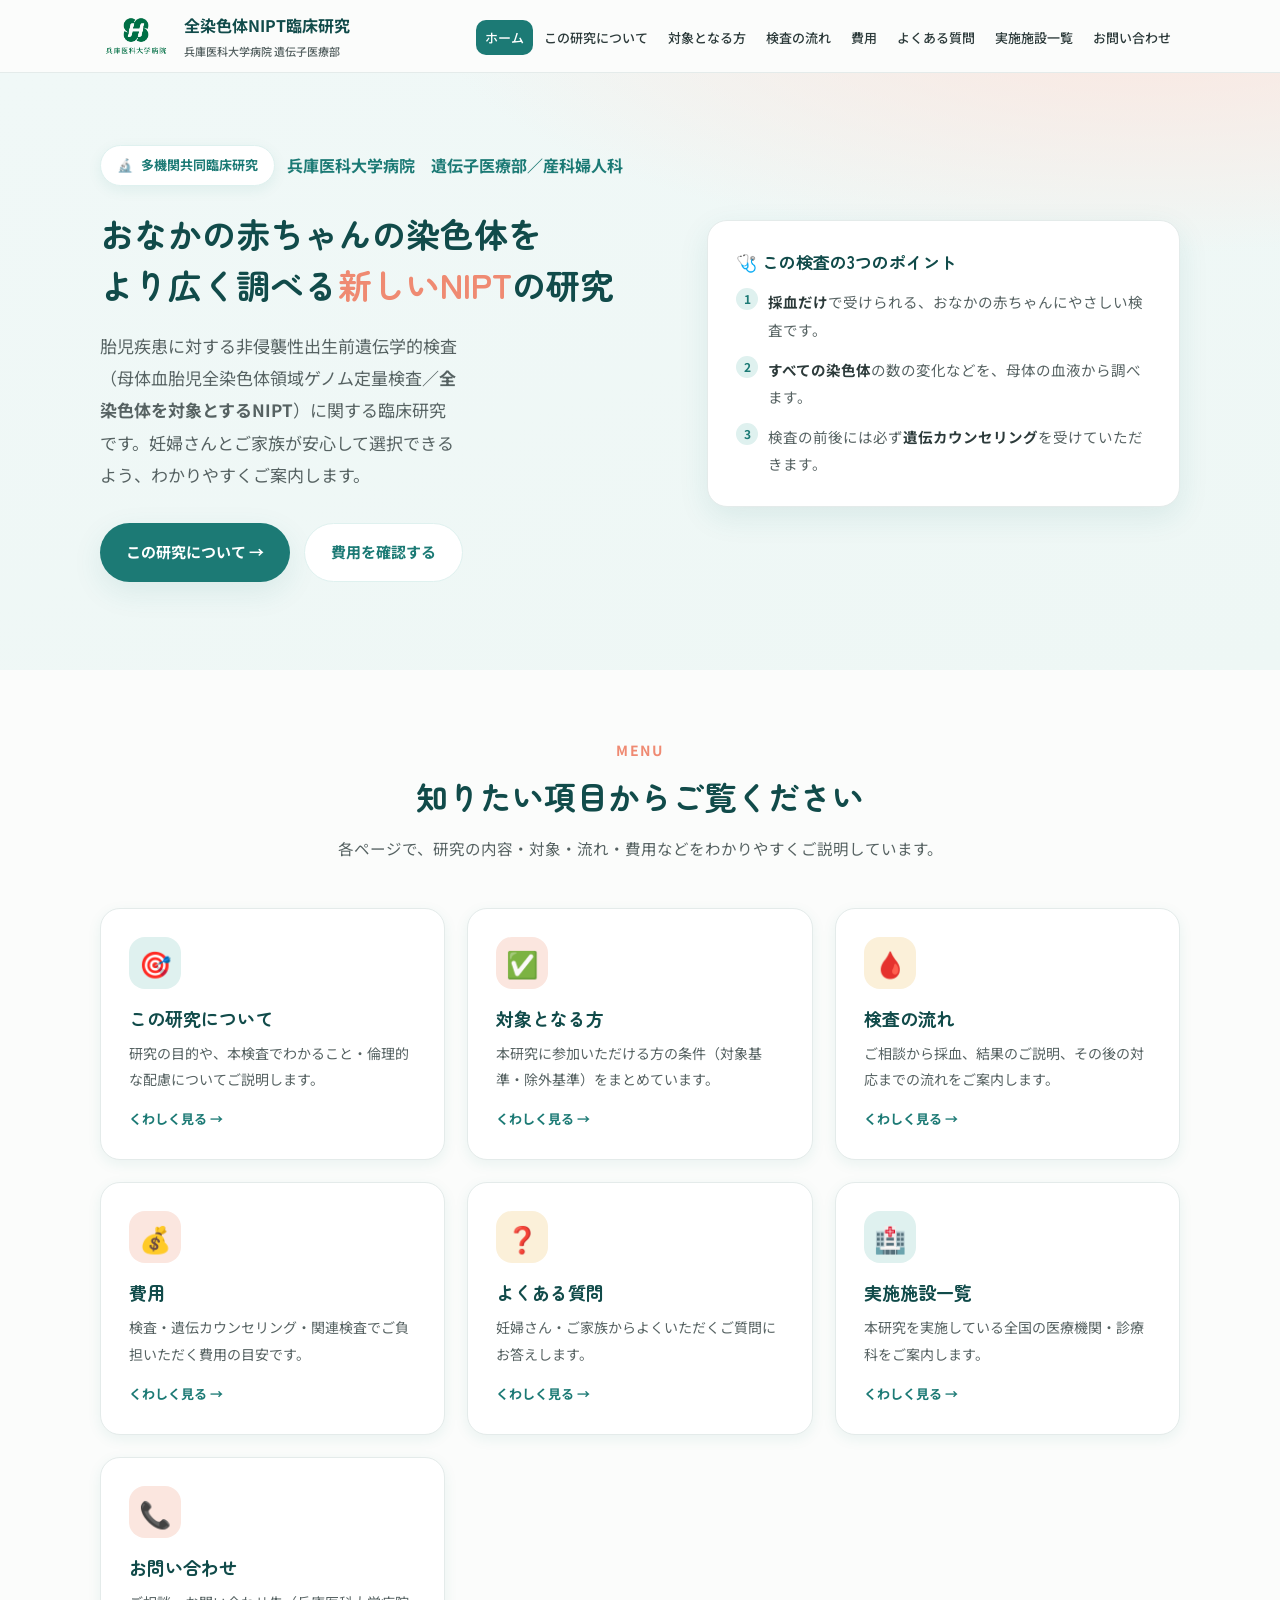
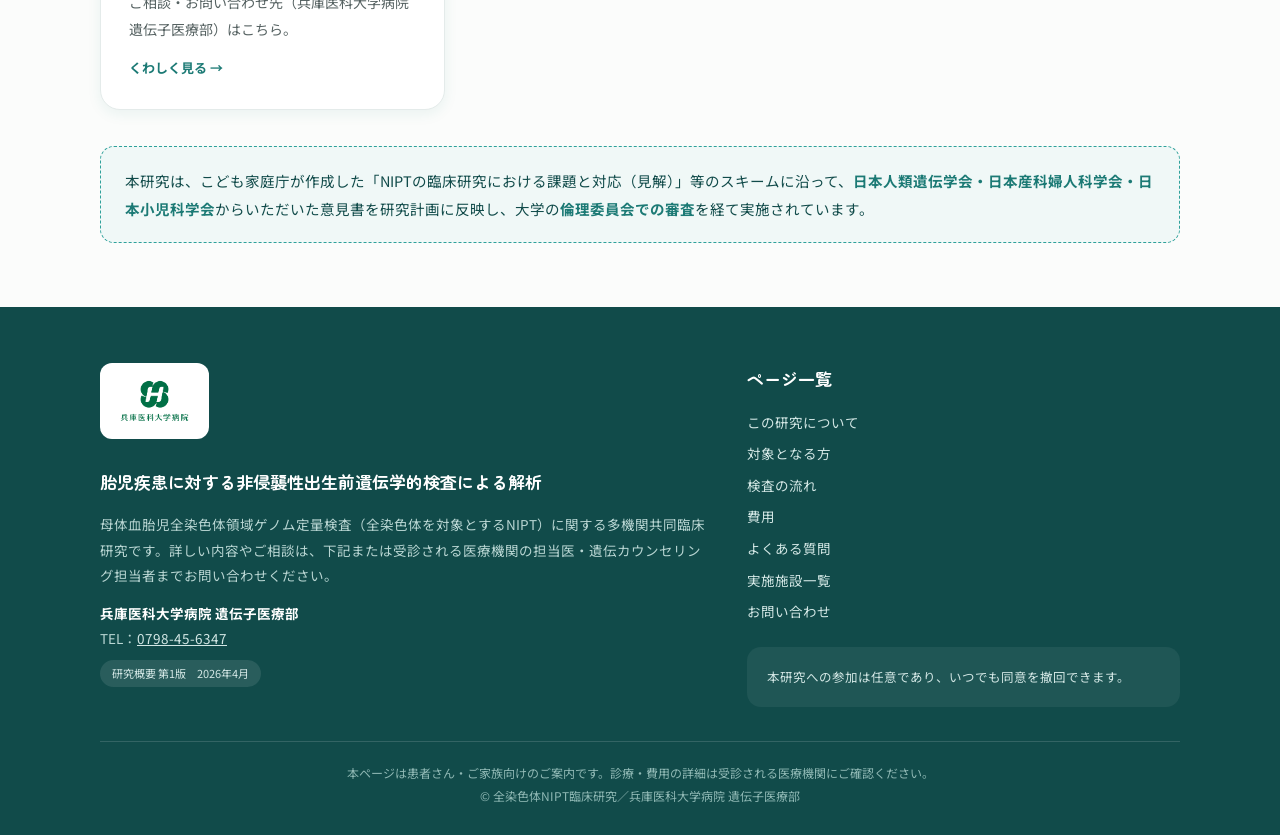
==== index.html @ a26baba5 "全染色体NIPT臨床研究 患者さん向けサイト 初版" ====
<!DOCTYPE html>
<html lang="ja">
<head>
<meta charset="UTF-8" />
<meta name="viewport" content="width=device-width, initial-scale=1.0" />
<meta name="description" content="胎児疾患に対する非侵襲性出生前遺伝学的検査（全染色体を対象とするNIPT）に関する多機関共同臨床研究の患者さん向けご案内（兵庫医科大学病院 遺伝子医療部）。研究の目的、対象となる方、検査の流れ、費用についてわかりやすくご説明します。" />
<title>全染色体NIPT臨床研究のご案内｜妊婦さん・ご家族へ（兵庫医科大学病院）</title>
<link rel="icon" type="image/png" href="H_5-3.png" />
<link rel="preconnect" href="https://fonts.googleapis.com" />
<link rel="preconnect" href="https://fonts.gstatic.com" crossorigin />
<link href="https://fonts.googleapis.com/css2?family=Noto+Sans+JP:wght@400;500;700;900&family=Zen+Maru+Gothic:wght@500;700&display=swap" rel="stylesheet" />
<link rel="stylesheet" href="styles.css" />
</head>
<body>

<header>
  <div class="wrap nav">
    <a href="index.html" class="brand">
      <img class="logo-img" src="H_5-3.png" alt="兵庫医科大学病院" />
      <span>
        <span class="name">全染色体NIPT臨床研究</span>
        <small>兵庫医科大学病院 遺伝子医療部</small>
      </span>
    </a>
    <nav>
      <ul class="menu" id="menu">
        <li><a href="index.html" class="active">ホーム</a></li>
        <li><a href="about.html">この研究について</a></li>
        <li><a href="eligibility.html">対象となる方</a></li>
        <li><a href="flow.html">検査の流れ</a></li>        <li><a href="cost.html">費用</a></li>
        <li><a href="faq.html">よくある質問</a></li>
        <li><a href="facilities.html">実施施設一覧</a></li>
        <li><a href="contact.html">お問い合わせ</a></li>
      </ul>
    </nav>
    <button class="menu-btn" id="menuBtn" aria-label="メニュー"><span></span><span></span><span></span></button>
  </div>
</header>

<main>

  <!-- HERO -->
  <section class="hero">
    <div class="wrap hero-grid">
      <div>
        <div class="badge-row">
          <span class="badge">多機関共同臨床研究</span>
          <span class="badge-org">兵庫医科大学病院　遺伝子医療部／産科婦人科</span>
        </div>
        <h1>おなかの赤ちゃんの染色体を<br>より広く調べる<span class="accent">新しいNIPT</span>の研究</h1>
        <p class="lead">
          胎児疾患に対する非侵襲性出生前遺伝学的検査<br>
          （母体血胎児全染色体領域ゲノム定量検査／<b>全染色体を対象とするNIPT</b>）に関する臨床研究です。妊婦さんとご家族が安心して選択できるよう、わかりやすくご案内します。
        </p>
        <div class="hero-cta">
          <a href="about.html" class="btn btn-primary">この研究について →</a>
          <a href="cost.html" class="btn btn-ghost">費用を確認する</a>
        </div>
      </div>
      <aside class="hero-card">
        <h3>🩺 この検査の3つのポイント</h3>
        <ul>
          <li><span class="dot">1</span><span><b>採血だけ</b>で受けられる、おなかの赤ちゃんにやさしい検査です。</span></li>
          <li><span class="dot">2</span><span><b>すべての染色体</b>の数の変化などを、母体の血液から調べます。</span></li>
          <li><span class="dot">3</span><span>検査の前後には必ず<b>遺伝カウンセリング</b>を受けていただきます。</span></li>
        </ul>
      </aside>
    </div>
  </section>

  <!-- MENU CARDS -->
  <section>
    <div class="wrap">
      <div class="section-head">
        <span class="eyebrow">MENU</span>
        <h2>知りたい項目からご覧ください</h2>
        <p>各ページで、研究の内容・対象・流れ・費用などをわかりやすくご説明しています。</p>
      </div>
      <div class="home-cards">
        <a href="about.html" class="home-card">
          <div class="hc-icon bg-teal">🎯</div>
          <h3>この研究について</h3>
          <p>研究の目的や、本検査でわかること・倫理的な配慮についてご説明します。</p>
          <div class="hc-more">くわしく見る →</div>
        </a>
        <a href="eligibility.html" class="home-card">
          <div class="hc-icon bg-coral">✅</div>
          <h3>対象となる方</h3>
          <p>本研究に参加いただける方の条件（対象基準・除外基準）をまとめています。</p>
          <div class="hc-more">くわしく見る →</div>
        </a>
        <a href="flow.html" class="home-card">
          <div class="hc-icon bg-amber">🩸</div>
          <h3>検査の流れ</h3>
          <p>ご相談から採血、結果のご説明、その後の対応までの流れをご案内します。</p>
          <div class="hc-more">くわしく見る →</div>
        </a>
        <a href="cost.html" class="home-card">
          <div class="hc-icon bg-coral">💰</div>
          <h3>費用</h3>
          <p>検査・遺伝カウンセリング・関連検査でご負担いただく費用の目安です。</p>
          <div class="hc-more">くわしく見る →</div>
        </a>
        <a href="faq.html" class="home-card">
          <div class="hc-icon bg-amber">❓</div>
          <h3>よくある質問</h3>
          <p>妊婦さん・ご家族からよくいただくご質問にお答えします。</p>
          <div class="hc-more">くわしく見る →</div>
        </a>
        <a href="facilities.html" class="home-card">
          <div class="hc-icon bg-teal">🏥</div>
          <h3>実施施設一覧</h3>
          <p>本研究を実施している全国の医療機関・診療科をご案内します。</p>
          <div class="hc-more">くわしく見る →</div>
        </a>
        <a href="contact.html" class="home-card">
          <div class="hc-icon bg-coral">📞</div>
          <h3>お問い合わせ</h3>
          <p>ご相談・お問い合わせ先（兵庫医科大学病院 遺伝子医療部）はこちら。</p>
          <div class="hc-more">くわしく見る →</div>
        </a>
      </div>

      <div class="note-strip" style="margin-top:36px;">
        本研究は、こども家庭庁が作成した「NIPTの臨床研究における課題と対応（見解）」等のスキームに沿って、<b>日本人類遺伝学会・日本産科婦人科学会・日本小児科学会</b>からいただいた意見書を研究計画に反映し、大学の<b>倫理委員会での審査</b>を経て実施されています。
      </div>
    </div>
  </section>

</main>

<footer>
  <div class="wrap">
    <div class="foot-grid">
      <div>
        <span class="foot-logo"><img src="H_5-3.png" alt="兵庫医科大学病院" /></span>
        <h4>胎児疾患に対する非侵襲性出生前遺伝学的検査による解析</h4>
        <p>母体血胎児全染色体領域ゲノム定量検査（全染色体を対象とするNIPT）に関する多機関共同臨床研究です。詳しい内容やご相談は、下記または受診される医療機関の担当医・遺伝カウンセリング担当者までお問い合わせください。</p>
        <p style="margin-top:12px;"><b style="color:#fff;">兵庫医科大学病院 遺伝子医療部</b><br>TEL：<a href="tel:0798-45-6347" style="color:#d3e7e5;">0798-45-6347</a></p>
        <span class="ver-tag">研究概要 第1版　2026年4月</span>
      </div>
      <div>
        <h4>ページ一覧</h4>
        <ul class="foot-links" style="display:grid; gap:6px; margin-bottom:22px;">
          <li><a href="about.html">この研究について</a></li>
          <li><a href="eligibility.html">対象となる方</a></li>
          <li><a href="flow.html">検査の流れ</a></li>          <li><a href="cost.html">費用</a></li>
          <li><a href="faq.html">よくある質問</a></li>
          <li><a href="facilities.html">実施施設一覧</a></li>
          <li><a href="contact.html">お問い合わせ</a></li>
        </ul>
        <div class="ethics">
          本研究への参加は任意であり、いつでも同意を撤回できます。
        </div>
      </div>
    </div>
    <div class="foot-bottom">
      本ページは患者さん・ご家族向けのご案内です。診療・費用の詳細は受診される医療機関にご確認ください。<br>
      © 全染色体NIPT臨床研究／兵庫医科大学病院 遺伝子医療部
    </div>
  </div>
</footer>

<script src="main.js"></script>
</body>
</html>
---- styles.css ----
:root {
  --teal-900: #114b4a;
  --teal-700: #1c7a75;
  --teal-500: #2ea19a;
  --teal-100: #dff1ef;
  --teal-50: #f0f8f7;
  --coral: #ef8a72;
  --coral-soft: #fbe6df;
  --amber: #e2a23b;
  --amber-soft: #fbf0d9;
  --ink: #2c3a3a;
  --ink-soft: #566262;
  --bg: #fbfcfb;
  --white: #ffffff;
  --line: #e4ebea;
  --shadow: 0 10px 30px rgba(28, 122, 117, 0.10);
  --shadow-sm: 0 4px 14px rgba(28, 122, 117, 0.08);
  --radius: 20px;
  --radius-sm: 14px;
}

* { box-sizing: border-box; margin: 0; padding: 0; }

body {
  font-family: "Noto Sans JP", sans-serif;
  color: var(--ink);
  background: var(--bg);
  line-height: 1.9;
  -webkit-font-smoothing: antialiased;
  font-size: 16px;
}

h1, h2, h3 { font-family: "Zen Maru Gothic", "Noto Sans JP", sans-serif; line-height: 1.5; }

a { color: var(--teal-700); }

.wrap { width: min(1080px, 92vw); margin: 0 auto; }

/* ===== Header ===== */
header {
  position: sticky; top: 0; z-index: 100;
  background: rgba(251, 252, 251, 0.92);
  backdrop-filter: blur(10px);
  border-bottom: 1px solid var(--line);
}
.nav {
  display: flex; align-items: center; justify-content: space-between;
  height: 72px;
}
.brand { display: flex; align-items: center; gap: 12px; font-weight: 700; color: var(--teal-900); text-decoration: none; }
.brand .logo-img { height: 50px; width: auto; flex-shrink: 0; display: block; }
.brand small { display: block; font-weight: 500; font-size: 11px; color: var(--ink-soft); font-family: "Noto Sans JP"; }
.brand .name { font-size: 16px; }
.menu { display: flex; gap: 2px; list-style: none; }
.menu a {
  text-decoration: none; color: var(--ink); font-size: 13px; font-weight: 500;
  padding: 8px 9px; border-radius: 10px; transition: .2s; white-space: nowrap;
}
.menu a:hover { background: var(--teal-100); color: var(--teal-900); }
.menu a.active { background: var(--teal-700); color: #fff; }
.menu-btn { display: none; background: none; border: none; cursor: pointer; padding: 8px; }
.menu-btn span { display: block; width: 24px; height: 2px; background: var(--teal-900); margin: 5px 0; border-radius: 2px; transition: .3s; }

/* ===== Hero (home) ===== */
.hero {
  position: relative; overflow: hidden;
  background:
    radial-gradient(1200px 400px at 90% -10%, var(--coral-soft), transparent 60%),
    linear-gradient(160deg, var(--teal-50) 0%, #eef7f5 100%);
  padding: 72px 0 88px;
}
.hero-grid { display: grid; grid-template-columns: 1.2fr 1fr; gap: 40px; align-items: center; }
.badge {
  display: inline-flex; align-items: center; gap: 8px;
  background: var(--white); color: var(--teal-700);
  border: 1px solid var(--teal-100);
  padding: 7px 16px; border-radius: 999px; font-size: 13px; font-weight: 700;
  box-shadow: var(--shadow-sm); margin-bottom: 22px;
}
.badge::before { content: "🔬"; }
.badge-row { display: flex; align-items: center; gap: 12px; flex-wrap: wrap; margin-bottom: 22px; }
.badge-row .badge { margin-bottom: 0; }
.badge-org { font-size: 16px; font-weight: 700; color: var(--teal-700); }
.hero h1 { font-size: clamp(22px, 3.4vw, 34px); color: var(--teal-900); letter-spacing: 0; }
.hero h1 .accent { color: var(--coral); }
.hero .lead { margin-top: 20px; font-size: 17px; color: var(--ink-soft); max-width: 40ch; }
.hero-cta { margin-top: 32px; display: flex; gap: 14px; flex-wrap: wrap; }
.btn {
  display: inline-flex; align-items: center; gap: 8px; text-decoration: none;
  padding: 14px 26px; border-radius: 999px; font-weight: 700; font-size: 15px; transition: .2s;
}
.btn-primary { background: var(--teal-700); color: #fff; box-shadow: var(--shadow); }
.btn-primary:hover { background: var(--teal-900); transform: translateY(-2px); }
.btn-ghost { background: var(--white); color: var(--teal-700); border: 1px solid var(--teal-100); }
.btn-ghost:hover { background: var(--teal-50); }

.hero-card {
  background: var(--white); border-radius: var(--radius); padding: 28px;
  box-shadow: var(--shadow); border: 1px solid var(--line);
}
.hero-card h3 { font-size: 17px; color: var(--teal-900); margin-bottom: 14px; display: flex; align-items: center; gap: 8px; }
.hero-card ul { list-style: none; display: grid; gap: 12px; }
.hero-card li { display: flex; gap: 10px; font-size: 14.5px; color: var(--ink-soft); }
.hero-card li b { color: var(--ink); font-weight: 700; }
.hero-card li .dot { flex-shrink: 0; width: 22px; height: 22px; border-radius: 50%; background: var(--teal-100); color: var(--teal-700); display: grid; place-items: center; font-size: 12px; font-weight: 700; }

/* ===== Page hero (sub pages) ===== */
.page-hero {
  background:
    radial-gradient(900px 300px at 88% -20%, var(--coral-soft), transparent 60%),
    linear-gradient(160deg, var(--teal-50) 0%, #eef7f5 100%);
  padding: 44px 0 48px; text-align: center; border-bottom: 1px solid var(--line);
}
.crumb { font-size: 13px; color: var(--ink-soft); margin-bottom: 10px; }
.crumb a { text-decoration: none; }
.crumb a:hover { text-decoration: underline; }
.page-hero h1 { font-size: clamp(26px, 3.6vw, 36px); color: var(--teal-900); }
.page-hero p { color: var(--ink-soft); font-size: 15.5px; margin-top: 12px; max-width: 640px; margin-left: auto; margin-right: auto; }
.page-hero .eyebrow { display: block; margin-bottom: 8px; }

/* ===== Sections ===== */
section { padding: 64px 0; }
.section-head { text-align: center; max-width: 640px; margin: 0 auto 44px; }
.eyebrow { color: var(--coral); font-weight: 700; font-size: 14px; letter-spacing: .12em; }
.section-head h2 { font-size: clamp(24px, 3.2vw, 32px); color: var(--teal-900); margin: 8px 0 14px; }
.section-head p { color: var(--ink-soft); font-size: 15.5px; }

.card {
  background: var(--white); border: 1px solid var(--line); border-radius: var(--radius);
  padding: 30px; box-shadow: var(--shadow-sm);
}

/* home cards */
.home-cards { display: grid; grid-template-columns: repeat(3, 1fr); gap: 22px; }
a.home-card {
  text-decoration: none; color: inherit; background: var(--white); border: 1px solid var(--line);
  border-radius: var(--radius); padding: 28px; box-shadow: var(--shadow-sm); transition: .2s; display: block;
}
a.home-card:hover { transform: translateY(-4px); box-shadow: var(--shadow); border-color: var(--teal-100); }
a.home-card .hc-icon { width: 52px; height: 52px; border-radius: 16px; display: grid; place-items: center; font-size: 26px; margin-bottom: 16px; }
a.home-card h3 { font-size: 18px; color: var(--teal-900); margin-bottom: 8px; }
a.home-card p { font-size: 14px; color: var(--ink-soft); }
a.home-card .hc-more { margin-top: 14px; font-size: 13px; font-weight: 700; color: var(--teal-700); }

/* about */
.about-grid { display: grid; grid-template-columns: 1fr 1fr; gap: 24px; }
.about-grid .card h3 { color: var(--teal-900); font-size: 19px; margin-bottom: 12px; display:flex; align-items:center; gap:10px;}
.about-grid .card p { color: var(--ink-soft); font-size: 15px; }
.icon-round { width: 44px; height: 44px; border-radius: 14px; display:grid; place-items:center; font-size:22px; flex-shrink:0;}
.bg-teal { background: var(--teal-100);} .bg-coral{ background: var(--coral-soft);} .bg-amber{background:var(--amber-soft);}
.purpose-list { display: grid; gap: 14px; margin-top: 6px; }
.purpose-list li { list-style: none; display: flex; gap: 12px; align-items: flex-start; color: var(--ink-soft); font-size: 15px; }
.purpose-list li::before { content: "✔"; color: var(--teal-500); font-weight: 700; margin-top: 1px; }

.note-strip {
  margin-top: 26px; background: var(--teal-50); border: 1px dashed var(--teal-500);
  border-radius: var(--radius-sm); padding: 20px 24px; font-size: 14.5px; color: var(--teal-900);
}
.note-strip b { color: var(--teal-700); }

/* research goals (guided eye-path) */
.about-lead { max-width: 720px; margin: 0 auto 34px; text-align: center; color: var(--ink-soft); font-size: 15.5px; }
.goal-list { max-width: 760px; margin: 0 auto; display: grid; gap: 16px; counter-reset: goal; }
.goal-item {
  display: grid; grid-template-columns: 56px 1fr; gap: 20px; align-items: start;
  background: var(--white); border: 1px solid var(--line); border-radius: var(--radius);
  padding: 22px 24px; box-shadow: var(--shadow-sm); transition: .2s;
}
.goal-item:hover { box-shadow: var(--shadow); transform: translateX(2px); }
.goal-item .g-num {
  counter-increment: goal; width: 48px; height: 48px; border-radius: 14px;
  background: linear-gradient(135deg, var(--teal-500), var(--teal-700)); color: #fff;
  font-family: "Zen Maru Gothic"; font-size: 22px; font-weight: 700;
  display: grid; place-items: center; flex-shrink: 0;
}
.goal-item .g-num::before { content: counter(goal); }
.goal-item .g-title { font-family: "Zen Maru Gothic"; font-size: 17px; font-weight: 700; color: var(--teal-900); margin-bottom: 4px; }
.goal-item .g-desc { font-size: 14px; color: var(--ink-soft); line-height: 1.8; }
@media (max-width: 640px) {
  .goal-item { grid-template-columns: 44px 1fr; gap: 14px; padding: 18px; }
  .goal-item .g-num { width: 40px; height: 40px; font-size: 19px; }
}

/* eligibility */
.elig-grid { display: grid; grid-template-columns: 1fr 1fr; gap: 24px; }
.elig-card { border-radius: var(--radius); padding: 28px; }
.elig-yes { background: linear-gradient(160deg, #f2faf8, #e8f5f2); border: 1px solid var(--teal-100); }
.elig-no { background: linear-gradient(160deg, #fdf5f2, #fbeee9); border: 1px solid var(--coral-soft); }
.elig-card h3 { display: flex; align-items: center; gap: 10px; font-size: 20px; margin-bottom: 8px; }
.elig-yes h3 { color: var(--teal-900); }
.elig-no h3 { color: #c25a41; }
.elig-card > p.sub { font-size: 13.5px; color: var(--ink-soft); margin-bottom: 18px; }
.cond { background: var(--white); border-radius: var(--radius-sm); padding: 16px 18px; margin-bottom: 12px; box-shadow: var(--shadow-sm); }
.cond .cond-title { font-weight: 700; color: var(--ink); font-size: 15px; display: flex; gap: 10px; align-items:center;}
.cond .num { width: 24px; height: 24px; border-radius: 8px; background: var(--teal-500); color:#fff; display:grid; place-items:center; font-size:13px; flex-shrink:0;}
.cond ul { margin: 12px 0 0; padding-left: 4px; list-style: none; display: grid; gap: 8px; }
.cond ul li { font-size: 14px; color: var(--ink-soft); display: flex; gap: 8px; }
.cond ul li .mk { color: var(--teal-700); font-weight: 700; flex-shrink: 0; }
.list-plain { list-style: none; display: grid; gap: 10px; }
.list-plain li { display: flex; gap: 10px; font-size: 14.5px; color: var(--ink-soft); background: var(--white); border-radius: var(--radius-sm); padding: 12px 16px; box-shadow: var(--shadow-sm);}
.list-plain li::before { content: "×"; color: var(--coral); font-weight: 900; flex-shrink:0; }
.mini-note { font-size: 12.5px; color: var(--ink-soft); margin-top: 14px; line-height: 1.7; }

/* flow */
.flow { display: grid; gap: 0; position: relative; max-width: 760px; margin: 0 auto; }
.step { display: grid; grid-template-columns: 56px 1fr; gap: 20px; padding-bottom: 8px; }
.step-num-wrap { display: flex; flex-direction: column; align-items: center; }
.step-num {
  width: 48px; height: 48px; border-radius: 50%; background: var(--teal-700); color: #fff;
  display: grid; place-items: center; font-family: "Zen Maru Gothic"; font-size: 20px; font-weight: 700; flex-shrink: 0; z-index: 1;
  box-shadow: var(--shadow-sm);
}
.step-line { width: 3px; flex: 1; background: var(--teal-100); margin: 4px 0; border-radius: 3px; }
.step:last-child .step-line { display: none; }
.step-body { padding-bottom: 28px; }
.step-body h3 { color: var(--teal-900); font-size: 18px; margin-bottom: 8px; }
.step-body p { color: var(--ink-soft); font-size: 14.5px; }
.tag-row { display: flex; gap: 8px; flex-wrap: wrap; margin-top: 12px; }
.tag { font-size: 12px; font-weight: 700; padding: 4px 12px; border-radius: 999px; }
.tag-teal { background: var(--teal-100); color: var(--teal-700); }
.tag-coral { background: var(--coral-soft); color: #c25a41; }
.tag-amber { background: var(--amber-soft); color: #a9761f; }

.result-grid { display: grid; grid-template-columns: repeat(3,1fr); gap: 18px; margin-top: 8px; }
.result-box { border-radius: var(--radius-sm); padding: 20px; text-align: center; }
.result-box .r-title { font-family: "Zen Maru Gothic"; font-size: 20px; font-weight: 700; margin-bottom: 8px;}
.result-box p { font-size: 13.5px; }
.r-neg { background: var(--teal-50); border: 1px solid var(--teal-100);} .r-neg .r-title{color: var(--teal-700);}
.r-hold{ background: var(--amber-soft); border: 1px solid #f0dcb0;} .r-hold .r-title{color:#a9761f;}
.r-pos { background: var(--coral-soft); border: 1px solid #f5cfc4;} .r-pos .r-title{color:#c25a41;}
.result-box p { color: var(--ink-soft); }

/* know */
.know-grid { display: grid; grid-template-columns: 1fr 1fr; gap: 24px; }
.know-grid .card h3 { font-size: 18px; margin-bottom: 14px; display:flex; align-items:center; gap:10px;}
.know-yes h3 { color: var(--teal-700);} .know-no h3 { color: #c25a41; }
.know-grid ul { list-style: none; display: grid; gap: 10px; }
.know-grid li { font-size: 14.5px; color: var(--ink-soft); display: flex; gap: 10px; }
.know-yes li::before { content: "○"; color: var(--teal-500); font-weight: 700; }
.know-no li::before { content: "△"; color: var(--amber); font-weight: 700; }

/* cost */
.cost-wrap { max-width: 900px; margin: 0 auto; }
.cost-table { width: 100%; border-collapse: collapse; background: var(--white); border-radius: var(--radius); overflow: hidden; box-shadow: var(--shadow-sm); border:1px solid var(--line);}
.cost-table caption { caption-side: top; text-align: left; font-size: 13px; color: var(--ink-soft); padding-bottom: 12px; }
.cost-table th, .cost-table td { padding: 15px 18px; text-align: left; border-bottom: 1px solid var(--line); font-size: 14.5px; vertical-align: top;}
.cost-table thead th { background: var(--teal-700); color: #fff; font-size: 14px; font-weight: 700; }
.cost-table thead th:last-child { text-align: right; }
.cost-table td.price { text-align: right; font-weight: 700; color: var(--teal-900); white-space: nowrap; font-family: "Zen Maru Gothic"; }
.cost-table td.free { color: var(--teal-500); }
.cost-table tbody tr:hover { background: var(--teal-50); }
.cost-table .grp td { background: #f4f8f7; font-weight: 700; color: var(--teal-900); font-size: 13px; letter-spacing: .04em;}
.cost-note { font-size: 12px; color: var(--ink-soft); display:block; margin-top:4px; font-weight:400;}
.badge-need { display:inline-block; font-size: 11px; font-weight:700; background: var(--teal-100); color: var(--teal-700); padding: 2px 8px; border-radius: 999px; margin-left:6px;}
.badge-cond { background: var(--amber-soft); color:#a9761f;}

.cost-highlight { margin: 26px 0; display: grid; grid-template-columns: repeat(3, 1fr); gap: 16px; }
.ch-box { background: var(--white); border: 1px solid var(--line); border-radius: var(--radius-sm); padding: 20px; text-align: center; box-shadow: var(--shadow-sm);}
.ch-box .ch-label { font-size: 13px; color: var(--ink-soft); }
.ch-box .ch-num { font-family: "Zen Maru Gothic"; font-size: 26px; font-weight: 700; color: var(--teal-700); margin-top: 4px; }
.ch-box .ch-num small { font-size: 14px; }

.cost-followup { margin-top: 24px; }
.cost-followup .card { background: var(--amber-soft); border-color: #f0dcb0; }
.cost-followup h3 { color: #a9761f; font-size: 17px; margin-bottom: 12px; display:flex; align-items:center; gap:8px;}
.cost-followup table { width: 100%; border-collapse: collapse; }
.cost-followup td { padding: 10px 8px; border-bottom: 1px solid #f0dcb0; font-size: 14px; color: var(--ink); }
.cost-followup td:last-child { text-align: right; font-weight: 700; white-space: nowrap; }
.cost-followup tr:last-child td { border-bottom: none; }

.disclaimer {
  margin-top: 26px; background: var(--coral-soft); border-left: 5px solid var(--coral);
  border-radius: var(--radius-sm); padding: 20px 24px;
}
.disclaimer p { font-size: 14px; color: #9c4a34; }
.disclaimer b { color: #c25a41; }

/* faq */
.faq { max-width: 780px; margin: 0 auto; display: grid; gap: 14px; }
details.qa { background: var(--white); border: 1px solid var(--line); border-radius: var(--radius-sm); box-shadow: var(--shadow-sm); overflow: hidden; }
details.qa summary {
  cursor: pointer; list-style: none; padding: 18px 24px; font-weight: 700; color: var(--teal-900);
  font-size: 15.5px; display: flex; gap: 12px; align-items: flex-start;
}
details.qa summary::-webkit-details-marker { display: none; }
details.qa summary::before { content: "Q"; background: var(--teal-100); color: var(--teal-700); width: 26px; height: 26px; border-radius: 8px; display: grid; place-items: center; font-size: 14px; flex-shrink: 0; }
details.qa summary::after { content: "＋"; margin-left: auto; color: var(--teal-500); font-weight: 700; transition:.2s;}
details.qa[open] summary::after { transform: rotate(45deg); }
details.qa .ans { padding: 0 24px 20px 62px; color: var(--ink-soft); font-size: 14.5px; }

/* contact */
.contact-card {
  max-width: 620px; margin: 0 auto;
  background: linear-gradient(160deg, var(--teal-700), var(--teal-900));
  border-radius: var(--radius); padding: 44px 32px; text-align: center;
  box-shadow: var(--shadow); color: #fff;
}
.contact-dept { display: inline-block; font-size: 14px; font-weight: 700; color: #cdeae7; background: rgba(255,255,255,.12); padding: 5px 16px; border-radius: 999px; }
.contact-card h3 { font-size: 26px; color: #fff; margin: 14px 0 20px; }
.contact-tel {
  display: inline-flex; align-items: center; gap: 12px; text-decoration: none;
  background: #fff; color: var(--teal-900); font-family: "Zen Maru Gothic"; font-weight: 700;
  font-size: clamp(26px, 5vw, 36px); padding: 14px 32px; border-radius: 999px;
  box-shadow: 0 8px 20px rgba(0,0,0,.18); transition: .2s; letter-spacing: .02em;
}
.contact-tel:hover { transform: translateY(-2px); }
.contact-tel .tel-ico { font-size: .8em; }
.contact-hours { margin-top: 20px; font-size: 14px; color: #d3e7e5; }

/* facility list */
.facility-wrap { max-width: 860px; margin: 0 auto; }
.facility-table { width: 100%; border-collapse: collapse; background: var(--white); border-radius: var(--radius); overflow: hidden; box-shadow: var(--shadow-sm); border: 1px solid var(--line); }
.facility-table th, .facility-table td { padding: 14px 18px; text-align: left; border-bottom: 1px solid var(--line); font-size: 14.5px; vertical-align: top; }
.facility-table thead th { background: var(--teal-700); color: #fff; font-size: 14px; font-weight: 700; }
.facility-table td.pref { white-space: nowrap; font-weight: 700; color: var(--teal-900); }
.facility-table td.dept { color: var(--ink-soft); font-size: 13.5px; }
.facility-table tbody tr:hover { background: var(--teal-50); }
.facility-table tr.self { background: var(--teal-100); }
.facility-table tr.self:hover { background: var(--teal-100); }
.facility-table tr.self td.name { font-weight: 700; color: var(--teal-900); }
.facility-badge { display: inline-block; font-size: 11px; font-weight: 700; background: var(--coral); color: #fff; padding: 2px 10px; border-radius: 999px; margin-left: 8px; vertical-align: middle; }

@media (max-width: 640px) {
  .facility-table thead { display: none; }
  .facility-table, .facility-table tbody, .facility-table tr, .facility-table td { display: block; width: 100%; }
  .facility-table tr { border-bottom: 8px solid var(--bg); padding: 6px 0; }
  .facility-table td { border: none; padding: 4px 16px; }
  .facility-table td.pref { padding-top: 12px; }
  .facility-table td.dept { padding-bottom: 12px; }
}

/* page nav (prev / next) */
.page-nav { display: flex; justify-content: space-between; gap: 16px; margin-top: 56px; flex-wrap: wrap; }
.page-nav a {
  text-decoration: none; background: var(--white); border: 1px solid var(--line); border-radius: var(--radius-sm);
  padding: 14px 22px; font-weight: 700; color: var(--teal-700); box-shadow: var(--shadow-sm); transition: .2s; font-size: 14px;
}
.page-nav a:hover { background: var(--teal-50); transform: translateY(-2px); }
.page-nav .nav-dir { display: block; font-size: 11px; color: var(--ink-soft); font-weight: 500; }
.page-nav a.next { margin-left: auto; text-align: right; }

/* footer */
footer { background: var(--teal-900); color: #d3e7e5; padding: 56px 0 28px; }
.foot-grid { display: grid; grid-template-columns: 1.4fr 1fr; gap: 40px; }
.foot-logo { display: inline-block; background: #fff; border-radius: 12px; padding: 10px 14px; margin-bottom: 18px; }
.foot-logo img { height: 56px; width: auto; display: block; }
footer h4 { color: #fff; font-family: "Zen Maru Gothic"; font-size: 17px; margin-bottom: 14px; }
footer p, footer li { font-size: 13.5px; line-height: 1.9; color: #b9d6d3; }
footer ul { list-style: none; }
footer .foot-links a { color: #d3e7e5; text-decoration: none; }
footer .foot-links a:hover { text-decoration: underline; color: #fff; }
footer .ethics { background: rgba(255,255,255,.06); border-radius: var(--radius-sm); padding: 18px 20px; font-size: 12.5px; }
.foot-bottom { border-top: 1px solid rgba(255,255,255,.14); margin-top: 34px; padding-top: 20px; text-align: center; font-size: 12px; color: #8fb8b4; }
.ver-tag { display:inline-block; background: rgba(255,255,255,.1); padding: 3px 12px; border-radius: 999px; font-size: 11px; margin-top: 8px;}

/* responsive */
@media (max-width: 1080px) {
  .menu { display: none; position: absolute; top: 72px; left: 0; right: 0; flex-direction: column; background: var(--white); border-bottom: 1px solid var(--line); padding: 12px; gap: 4px; box-shadow: var(--shadow);}
  .menu.open { display: flex; }
  .menu a { padding: 12px; }
  .menu-btn { display: block; }
  .hero-grid, .about-grid, .elig-grid, .know-grid, .foot-grid { grid-template-columns: 1fr; }
  .home-cards { grid-template-columns: 1fr; }
  .result-grid { grid-template-columns: 1fr; }
  .cost-highlight { grid-template-columns: 1fr; }
  .cost-table thead { display: none; }
  .cost-table, .cost-table tbody, .cost-table tr, .cost-table td { display: block; width: 100%; }
  .cost-table tr { border-bottom: 8px solid var(--bg); }
  .cost-table td { border: none; padding: 6px 16px; }
  .cost-table td.item { padding-top: 14px; font-weight: 700; color: var(--teal-900);}
  .cost-table td.price { text-align: left; padding-bottom: 14px; }
  .cost-table td.price::before { content: "自己負担額： "; color: var(--ink-soft); font-weight: 400; font-family: "Noto Sans JP"; }
  .cost-table .grp td { padding: 12px 16px; }
}
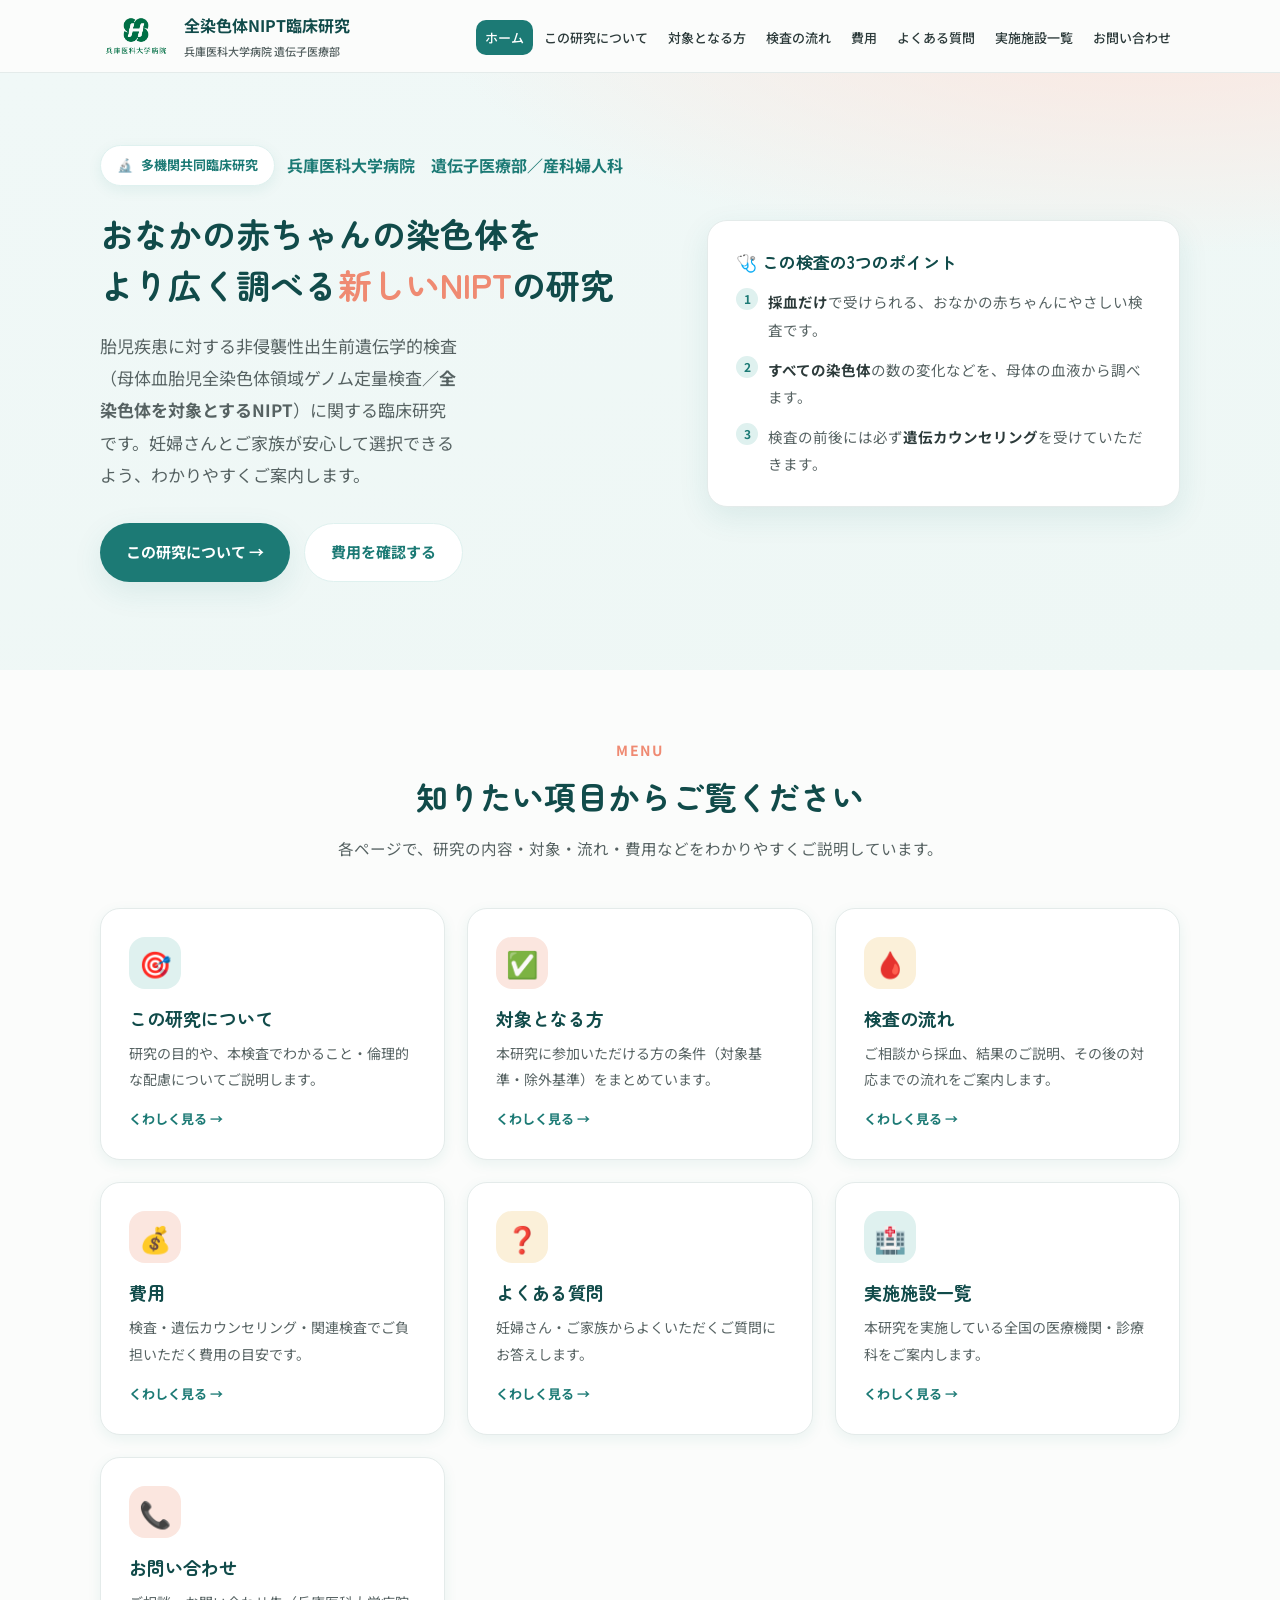
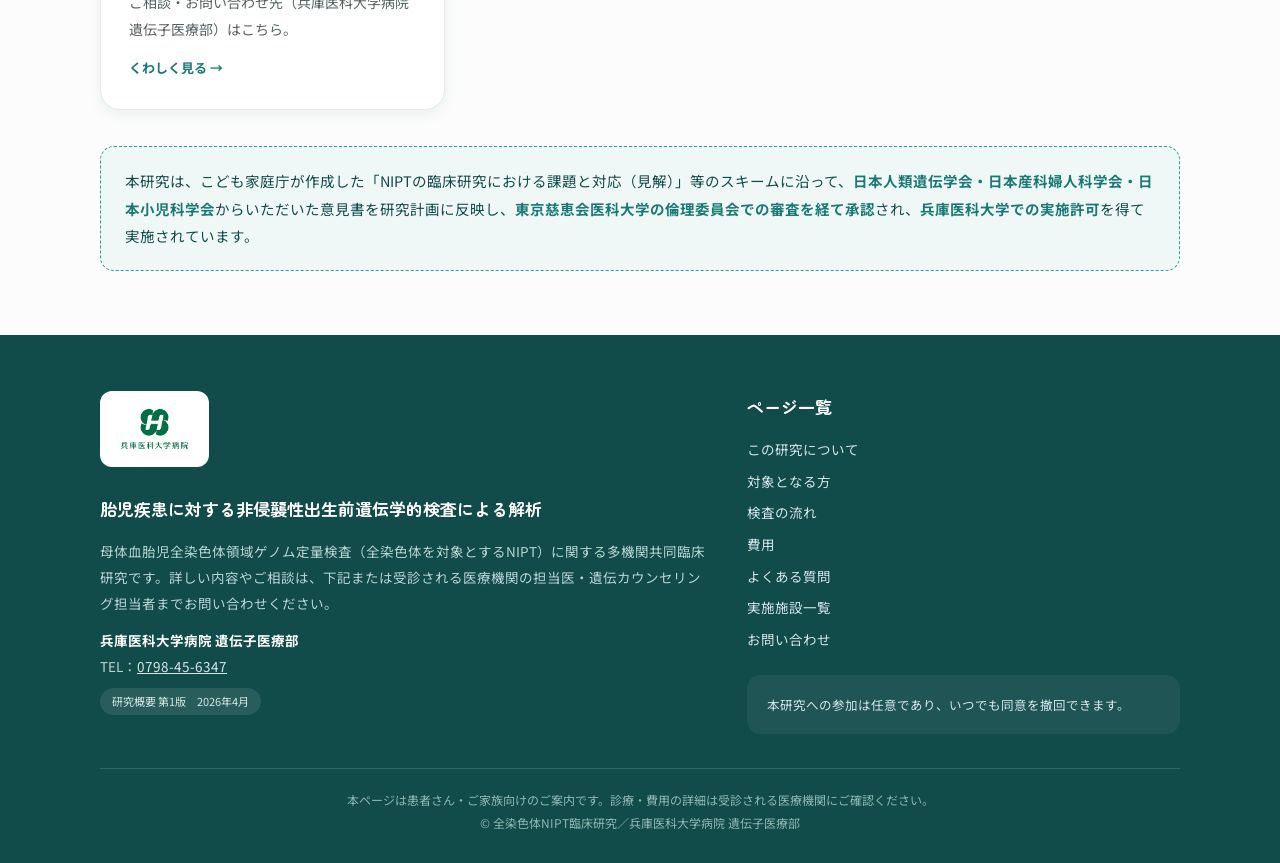
==== commit 342764d8: "倫理審査・実施許可の記載を更新（東京慈恵会医科大学での承認・兵庫医科大学での実施許可）" ====
--- a/index.html
+++ b/index.html
@@ -122,7 +122,7 @@
       </div>
 
       <div class="note-strip" style="margin-top:36px;">
-        本研究は、こども家庭庁が作成した「NIPTの臨床研究における課題と対応（見解）」等のスキームに沿って、<b>日本人類遺伝学会・日本産科婦人科学会・日本小児科学会</b>からいただいた意見書を研究計画に反映し、大学の<b>倫理委員会での審査</b>を経て実施されています。
+        本研究は、こども家庭庁が作成した「NIPTの臨床研究における課題と対応（見解）」等のスキームに沿って、<b>日本人類遺伝学会・日本産科婦人科学会・日本小児科学会</b>からいただいた意見書を研究計画に反映し、<b>東京慈恵会医科大学の倫理委員会での審査を経て承認</b>され、<b>兵庫医科大学での実施許可</b>を得て実施されています。
       </div>
     </div>
   </section>
--- a/styles.css
+++ b/styles.css
@@ -291,21 +291,31 @@
 /* contact */
 .contact-card {
   max-width: 620px; margin: 0 auto;
-  background: linear-gradient(160deg, var(--teal-700), var(--teal-900));
+  background: var(--teal-50); border: 1px dashed var(--teal-500);
   border-radius: var(--radius); padding: 44px 32px; text-align: center;
-  box-shadow: var(--shadow); color: #fff;
-}
-.contact-dept { display: inline-block; font-size: 14px; font-weight: 700; color: #cdeae7; background: rgba(255,255,255,.12); padding: 5px 16px; border-radius: 999px; }
-.contact-card h3 { font-size: 26px; color: #fff; margin: 14px 0 20px; }
+  color: var(--ink);
+}
+.contact-dept { display: inline-block; font-size: 14px; font-weight: 700; color: var(--teal-700); background: var(--teal-100); padding: 5px 16px; border-radius: 999px; }
+.contact-card h3 { font-size: 26px; color: var(--teal-900); margin: 14px 0 20px; }
 .contact-tel {
   display: inline-flex; align-items: center; gap: 12px; text-decoration: none;
-  background: #fff; color: var(--teal-900); font-family: "Zen Maru Gothic"; font-weight: 700;
+  background: var(--teal-700); color: #fff; font-family: "Zen Maru Gothic"; font-weight: 700;
   font-size: clamp(26px, 5vw, 36px); padding: 14px 32px; border-radius: 999px;
-  box-shadow: 0 8px 20px rgba(0,0,0,.18); transition: .2s; letter-spacing: .02em;
-}
-.contact-tel:hover { transform: translateY(-2px); }
+  box-shadow: var(--shadow); transition: .2s; letter-spacing: .02em;
+}
+.contact-tel:hover { transform: translateY(-2px); background: var(--teal-900); }
 .contact-tel .tel-ico { font-size: .8em; }
-.contact-hours { margin-top: 20px; font-size: 14px; color: #d3e7e5; }
+.contact-hours { margin-top: 20px; font-size: 14px; color: var(--ink-soft); }
+
+/* external link guide (contact) */
+.link-guide {
+  max-width: 620px; margin: 26px auto 0; background: var(--teal-50);
+  border: 1px dashed var(--teal-500); border-radius: var(--radius); padding: 28px; text-align: center;
+}
+.link-guide h3 { font-size: 18px; color: var(--teal-900); margin-bottom: 10px; }
+.link-guide p { font-size: 14.5px; color: var(--ink-soft); }
+.link-guide-btns { display: flex; gap: 12px; justify-content: center; flex-wrap: wrap; margin: 20px 0 6px; }
+.link-guide-note { font-size: 12px; color: var(--ink-soft); }
 
 /* facility list */
 .facility-wrap { max-width: 860px; margin: 0 auto; }
